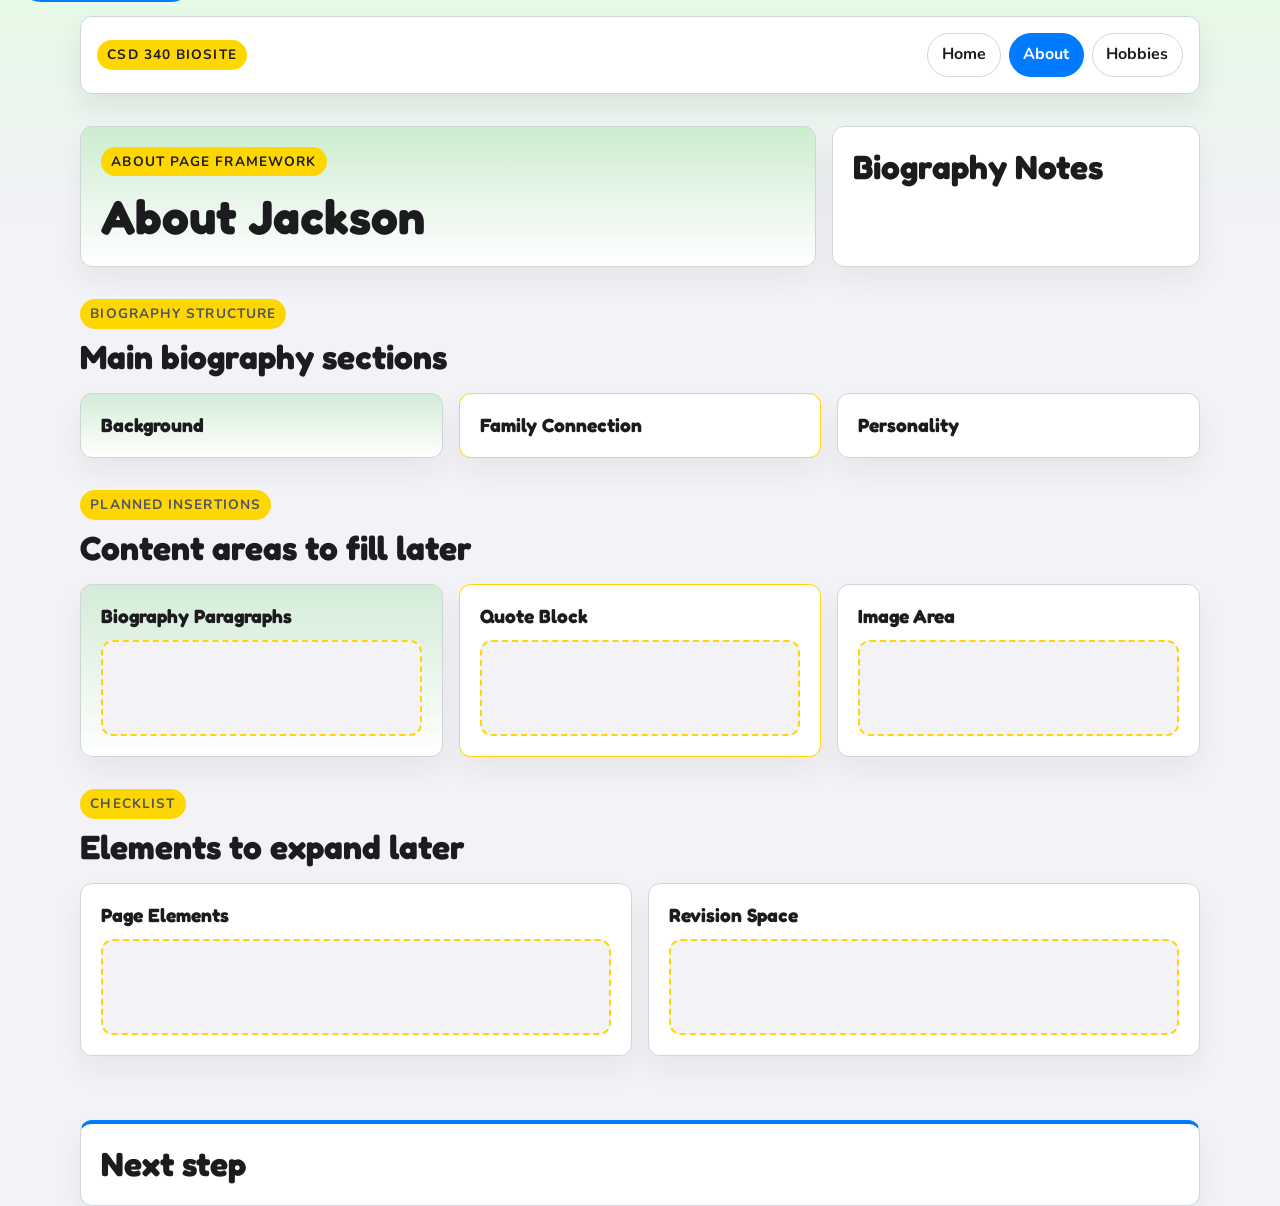
==== about.html @ bcb5617e "Comiting inital 3 html pages and linked CSS page for Module 6.3" ====
<!DOCTYPE html>
<html lang="en">
<head>
  <meta charset="UTF-8">
  <meta name="viewport" content="width=device-width, initial-scale=1.0">
  <meta name="description" content="About page framework for Jackson's bioSite.">
  <title>Jackson's bioSite | About</title>
  <link rel="stylesheet" href="site.css">
</head>
<body>
  <a class="skip-link" href="#main-content">Skip to main content</a>
  <header class="site-header">
    <div class="site-shell header-bar">
      <div class="brand-block">
        <p class="page-tag">CSD 340 bioSite</p>
      </div>
      <nav aria-label="Primary navigation">
        <ul class="nav-list">
          <li><a href="index.html">Home</a></li>
          <li><a aria-current="page" href="about.html">About</a></li>
          <li><a href="hobbies.html">Hobbies</a></li>
        </ul>
      </nav>
    </div>
  </header>

  <main id="main-content">
    <section class="site-shell hero">
      <div class="hero-copy">
        <p class="page-tag">About Page Framework</p>
        <h1>About Jackson</h1>
      </div>

      <div class="hero-side">
        <div class="content-card">
          <h2>Biography Notes</h2>
        </div>
      </div>
    </section>

    <section class="site-shell section-block">
      <div class="section-heading">
        <p class="page-tag">Biography Structure</p>
        <h2>Main biography sections</h2>
      </div>
      <div class="card-grid three-up">
        <article class="content-card">
          <h3>Background</h3>
        </article>
        <article class="content-card">
          <h3>Family Connection</h3>
        </article>
        <article class="content-card">
          <h3>Personality</h3>
        </article>
      </div>
    </section>

    <section class="site-shell section-block">
      <div class="section-heading">
        <p class="page-tag">Planned Insertions</p>
        <h2>Content areas to fill later</h2>
      </div>
      <div class="card-grid three-up">
        <article class="content-card">
          <h3>Biography Paragraphs</h3>
          <div class="placeholder-box"></div>
        </article>
        <article class="content-card">
          <h3>Quote Block</h3>
          <div class="placeholder-box"></div>
        </article>
        <article class="content-card">
          <h3>Image Area</h3>
          <div class="placeholder-box"></div>
        </article>
      </div>
    </section>

    <section class="site-shell section-block">
      <div class="section-heading">
        <p class="page-tag">Checklist</p>
        <h2>Elements to expand later</h2>
      </div>
      <div class="card-grid two-up">
        <article class="content-card">
          <h3>Page Elements</h3>
          <div class="placeholder-box"></div>
        </article>
        <article class="content-card">
          <h3>Revision Space</h3>
          <div class="placeholder-box"></div>
        </article>
      </div>
    </section>
  </main>

  <footer class="site-shell">
    <div class="footer-card">
      <h2>Next step</h2>
    </div>
  </footer>
</body>
</html>
---- site.css ----
@import url("https://fonts.googleapis.com/css2?family=Fredoka+One&family=Nunito:wght@400;600;700;800&display=swap");

:root {
  --color-background: #f2f2f7;
  --color-surface: #ffffff;
  --color-border: #cfd6d7;
  --color-text: #1c1c1e;
  --color-muted: #4e5560;
  --color-accent: #007aff;
  --color-highlight: #ffd700;
  --color-support: #32cd32;
  --font-heading: "Fredoka One", "Trebuchet MS", sans-serif;
  --font-body: "Nunito", Arial, Helvetica, sans-serif;
  --space-1: 0.5rem;
  --space-2: 1rem;
  --space-3: 1.5rem;
  --space-4: 2rem;
  --radius: 0.75rem;
  --site-width: 70rem;
}

* {
  box-sizing: border-box;
}

body {
  margin: 0;
  font-family: var(--font-body);
  line-height: 1.6;
  color: var(--color-text);
  background:
    linear-gradient(180deg, rgba(50, 205, 50, 0.12) 0%, rgba(242, 242, 247, 1) 18%, rgba(242, 242, 247, 1) 100%);
}

a {
  color: var(--color-accent);
  transition: color 160ms ease, background-color 160ms ease, border-color 160ms ease;
}

a:hover,
a:focus-visible {
  color: var(--color-text);
}

h1,
h2,
h3 {
  margin: 0;
  font-family: var(--font-heading);
  line-height: 1.2;
}

h1 {
  font-size: clamp(2rem, 1.8rem + 1.5vw, 3rem);
}

h2 {
  font-size: clamp(1.5rem, 1.3rem + 1vw, 2.2rem);
}

h3 {
  font-size: 1.2rem;
}

p,
ul {
  margin: 0;
}

ul {
  padding-left: 1.25rem;
}

.skip-link {
  position: absolute;
  left: 1rem;
  top: -3rem;
  padding: 0.75rem 1rem;
  background: var(--color-accent);
  color: var(--color-surface);
  text-decoration: none;
  border-radius: 999px;
}

.skip-link:focus {
  top: 1rem;
}

.site-shell {
  width: min(calc(100% - 2rem), var(--site-width));
  margin: 0 auto;
}

.page-tag {
  display: inline-flex;
  align-items: center;
  width: fit-content;
  padding: 0.25rem 0.65rem;
  border-radius: 999px;
  font-size: 0.85rem;
  font-weight: 700;
  letter-spacing: 0.08em;
  text-transform: uppercase;
  color: var(--color-text);
  background: var(--color-highlight);
}

.site-header {
  padding: var(--space-2) 0;
}

.header-bar {
  display: flex;
  flex-wrap: wrap;
  align-items: center;
  justify-content: space-between;
  gap: var(--space-2);
  padding: var(--space-2);
  border: 1px solid var(--color-border);
  border-radius: var(--radius);
  background: var(--color-surface);
  box-shadow: 0 14px 28px rgba(28, 28, 30, 0.08);
}

.brand-block {
  display: grid;
  gap: 0.25rem;
}

.nav-list {
  display: flex;
  flex-wrap: wrap;
  gap: 0.5rem;
  margin: 0;
  padding: 0;
  list-style: none;
}

.nav-list a {
  display: inline-block;
  padding: 0.5rem 0.85rem;
  border: 1px solid var(--color-border);
  border-radius: 999px;
  text-decoration: none;
  color: var(--color-text);
  background: var(--color-surface);
  font-weight: 700;
}

.nav-list a[aria-current="page"] {
  background: var(--color-accent);
  border-color: var(--color-accent);
  color: var(--color-surface);
}

.nav-list a:hover,
.nav-list a:focus-visible {
  background: var(--color-accent);
  border-color: var(--color-accent);
  color: var(--color-surface);
}

main {
  padding-bottom: var(--space-4);
}

.hero {
  display: grid;
  gap: var(--space-2);
  padding: var(--space-2) 0 var(--space-4);
}

.hero-copy,
.content-card,
.footer-card {
  display: grid;
  gap: 0.75rem;
  padding: 1.25rem;
  border: 1px solid var(--color-border);
  border-radius: var(--radius);
  background: var(--color-surface);
  box-shadow: 0 14px 28px rgba(28, 28, 30, 0.06);
}

.hero-copy {
  background: linear-gradient(180deg, rgba(50, 205, 50, 0.18) 0%, rgba(255, 255, 255, 0.98) 100%);
}

.hero-side,
.card-grid {
  display: grid;
  gap: var(--space-2);
}

.section-block {
  padding-bottom: var(--space-4);
}

.section-heading {
  display: grid;
  gap: 0.5rem;
  margin-bottom: var(--space-2);
}

.section-heading p,
.content-card p,
.content-card li,
.footer-card p {
  color: var(--color-muted);
}

.placeholder-box {
  min-height: 6rem;
  padding: 1rem;
  border: 2px dashed var(--color-highlight);
  border-radius: var(--radius);
  background: var(--color-background);
  color: var(--color-muted);
}

.content-card h3,
.footer-card h2,
.hero-copy h1,
.hero-side h2,
.section-heading h2 {
  color: var(--color-text);
}

.card-grid.three-up .content-card:first-child {
  background: linear-gradient(180deg, rgba(50, 205, 50, 0.16) 0%, rgba(255, 255, 255, 1) 100%);
}

.card-grid.three-up .content-card:nth-child(2) {
  border-color: rgba(255, 215, 0, 0.95);
}

.footer-card {
  border-top: 4px solid var(--color-accent);
}

.placeholder-list {
  display: grid;
  gap: 0.4rem;
}

@media (min-width: 760px) {
  .hero {
    grid-template-columns: minmax(0, 2fr) minmax(16rem, 1fr);
  }

  .card-grid.two-up {
    grid-template-columns: repeat(2, minmax(0, 1fr));
  }

  .card-grid.three-up {
    grid-template-columns: repeat(3, minmax(0, 1fr));
  }
}
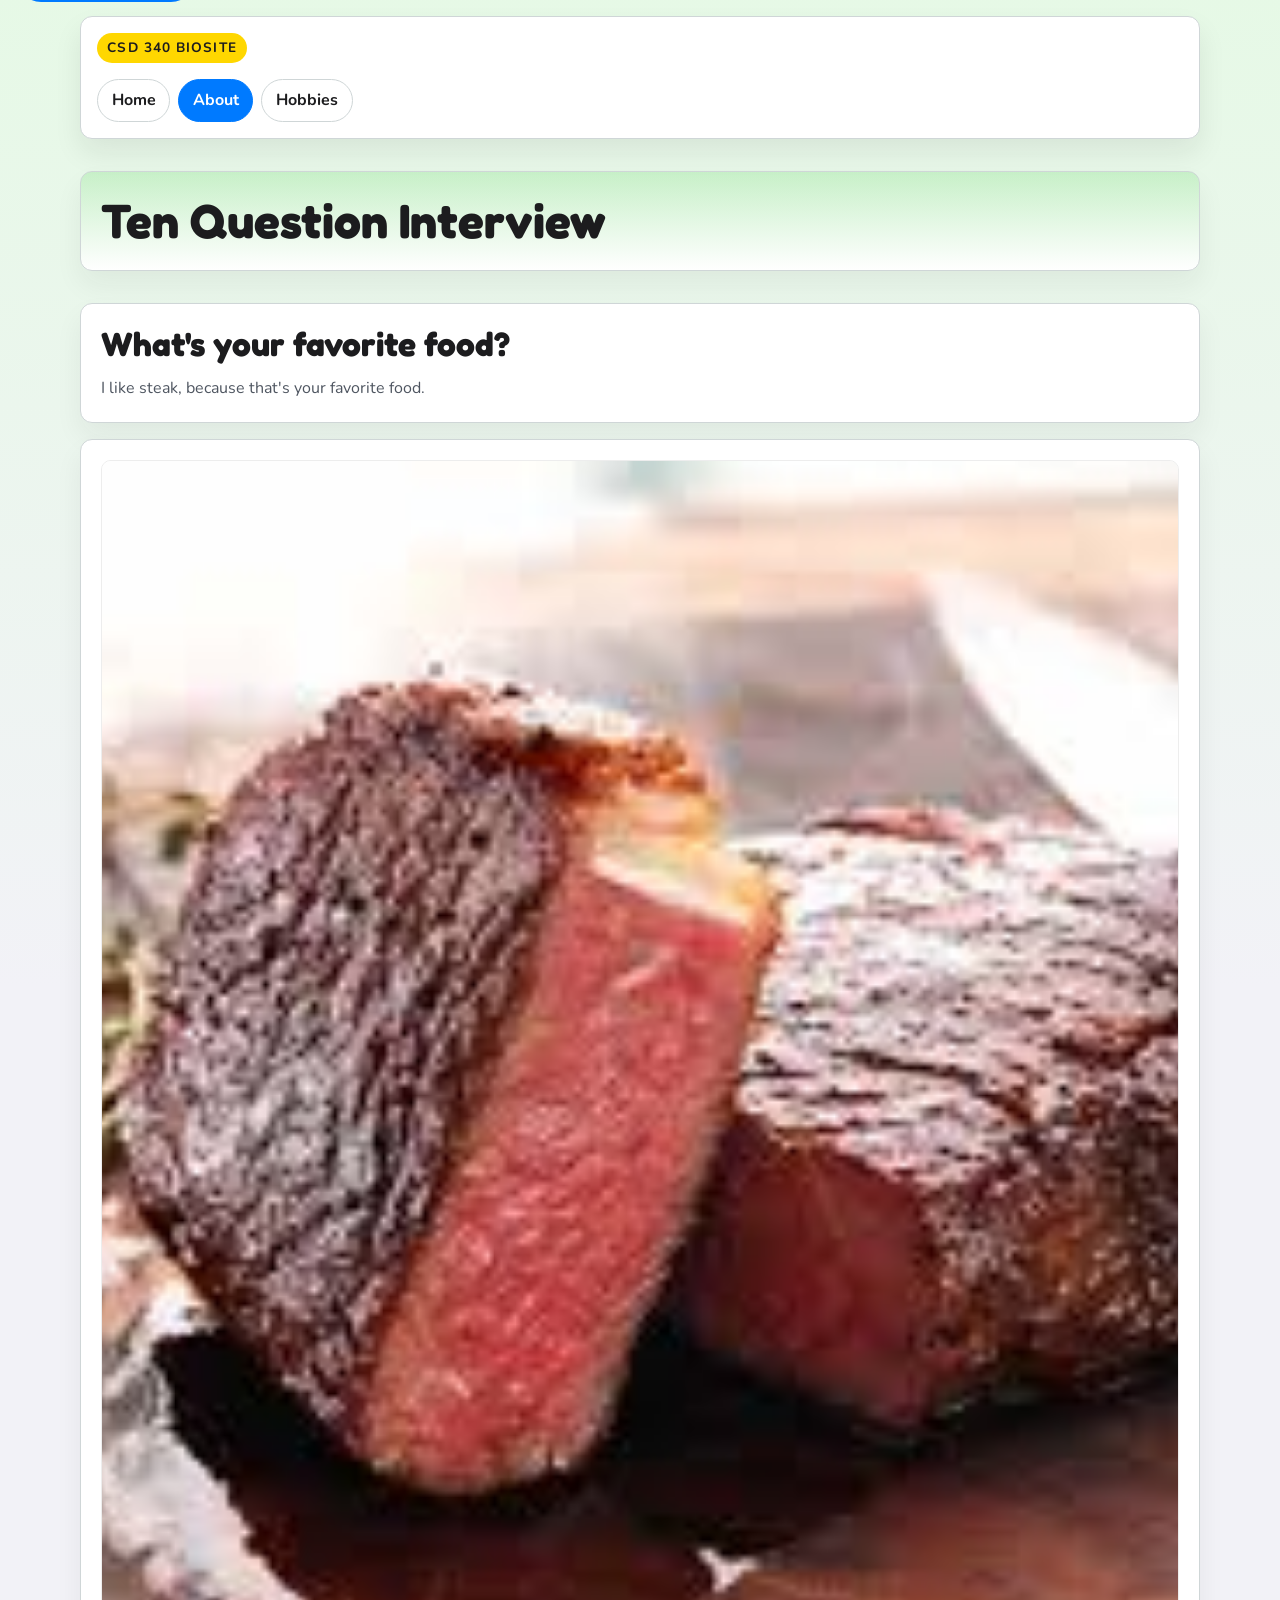
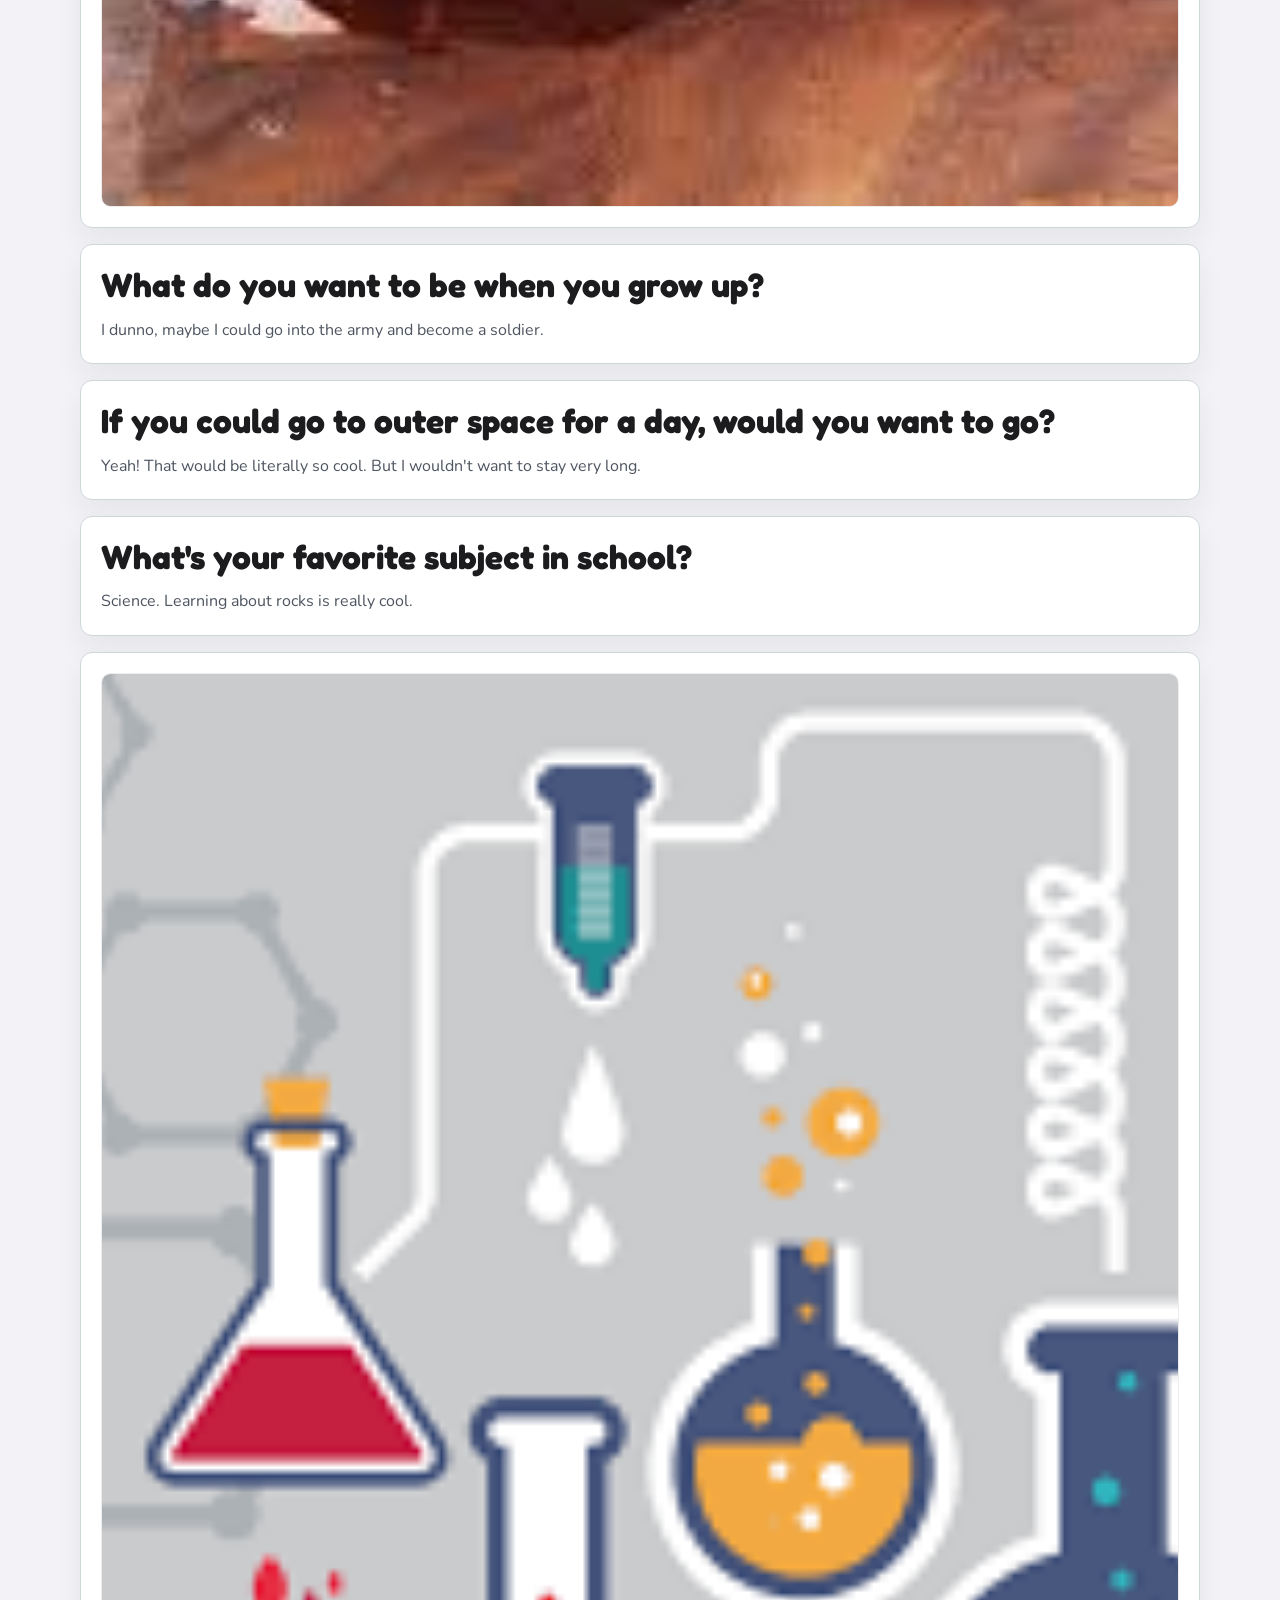
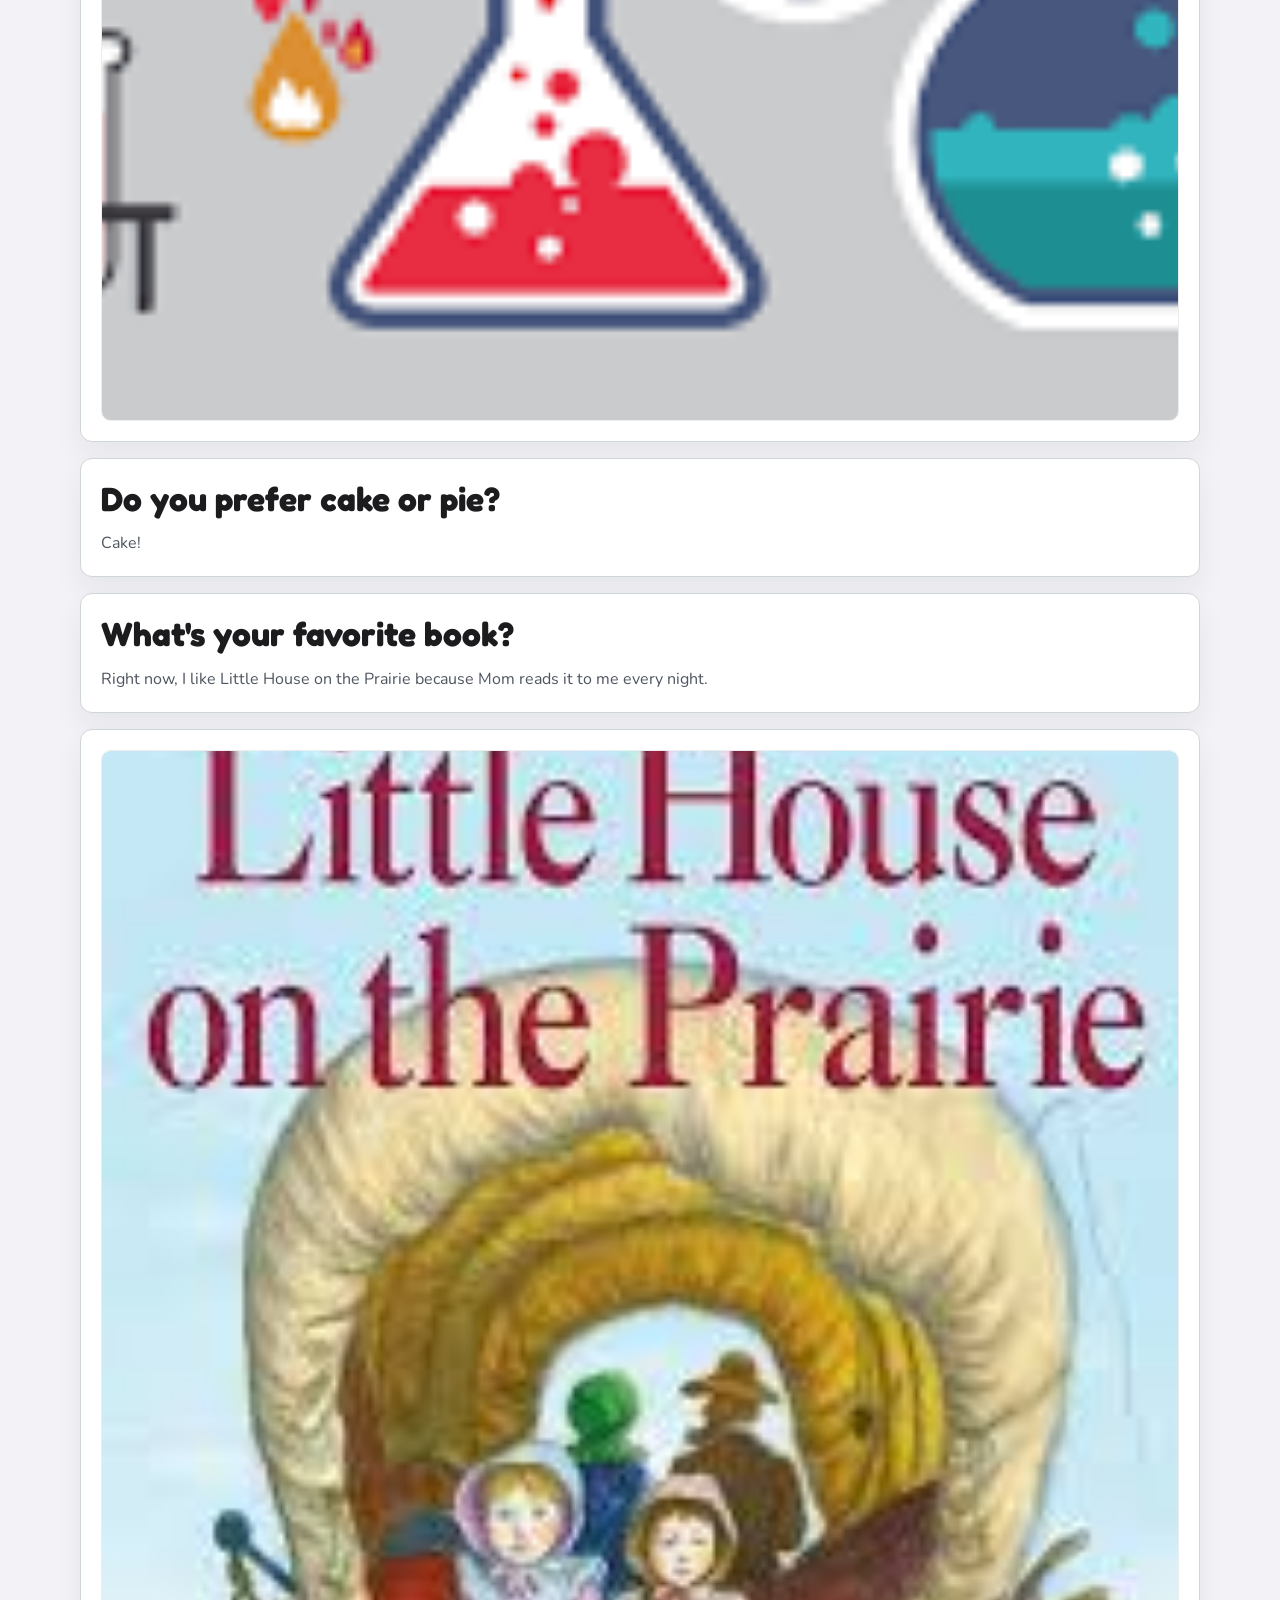
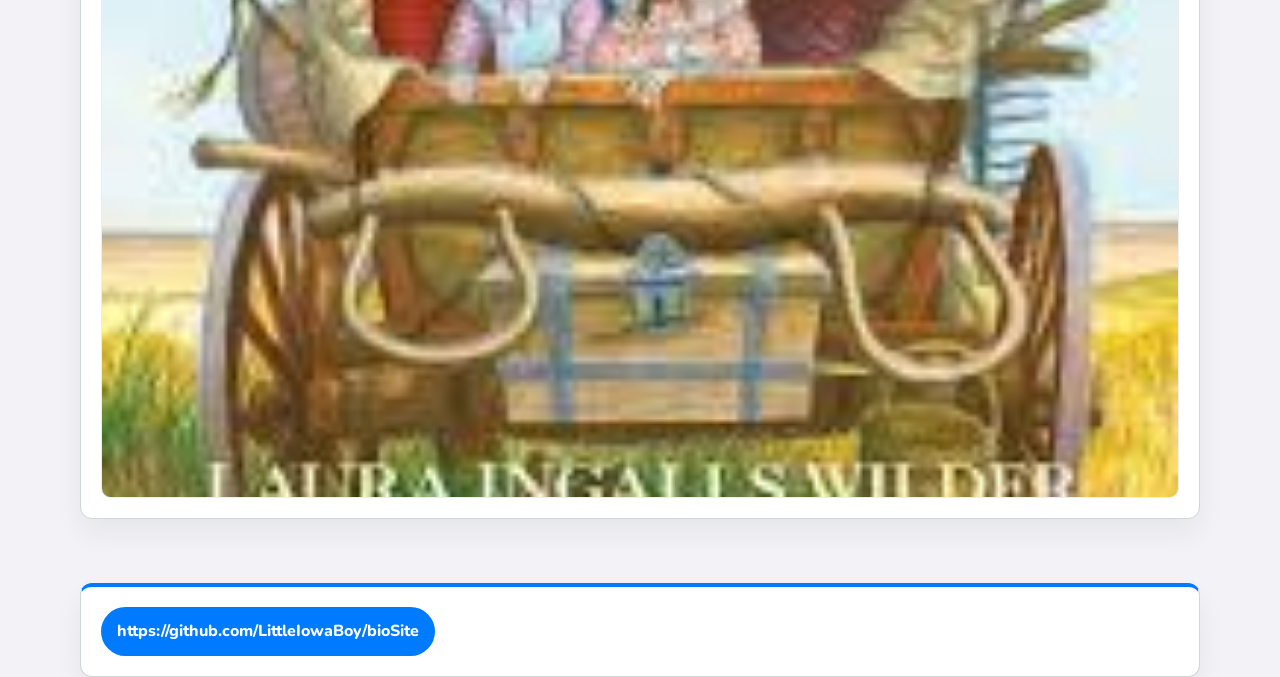
==== commit cb504c48: "Update bioSite pages and assets" ====
--- a/about.html
+++ b/about.html
@@ -3,7 +3,7 @@
 <head>
   <meta charset="UTF-8">
   <meta name="viewport" content="width=device-width, initial-scale=1.0">
-  <meta name="description" content="About page framework for Jackson's bioSite.">
+  <meta name="description" content="">
   <title>Jackson's bioSite | About</title>
   <link rel="stylesheet" href="site.css">
 </head>
@@ -27,77 +27,52 @@
   <main id="main-content">
     <section class="site-shell hero">
       <div class="hero-copy">
-        <p class="page-tag">About Page Framework</p>
-        <h1>About Jackson</h1>
-      </div>
-
-      <div class="hero-side">
-        <div class="content-card">
-          <h2>Biography Notes</h2>
-        </div>
+        <h1>Ten Question Interview</h1>
       </div>
     </section>
 
     <section class="site-shell section-block">
-      <div class="section-heading">
-        <p class="page-tag">Biography Structure</p>
-        <h2>Main biography sections</h2>
-      </div>
-      <div class="card-grid three-up">
+      <div class="card-grid">
         <article class="content-card">
-          <h3>Background</h3>
+          <h2>What's your favorite food?</h2>
+          <p>I like steak, because that's your favorite food.</p>
+        </article>
+        <figure class="content-card media-figure">
+          <img src="images/steak.jpg" alt="I like steak, because that's your favorite food.">
+        </figure>
+        <article class="content-card">
+          <h2>What do you want to be when you grow up?</h2>
+          <p>I dunno, maybe I could go into the army and become a soldier.</p>
         </article>
         <article class="content-card">
-          <h3>Family Connection</h3>
+          <h2>If you could go to outer space for a day, would you want to go?</h2>
+          <p>Yeah! That would be literally so cool. But I wouldn't want to stay very long.</p>
         </article>
         <article class="content-card">
-          <h3>Personality</h3>
+          <h2>What's your favorite subject in school?</h2>
+          <p>Science. Learning about rocks is really cool.</p>
         </article>
-      </div>
-    </section>
-
-    <section class="site-shell section-block">
-      <div class="section-heading">
-        <p class="page-tag">Planned Insertions</p>
-        <h2>Content areas to fill later</h2>
-      </div>
-      <div class="card-grid three-up">
+        <figure class="content-card media-figure">
+          <img src="images/science.png" alt="Science. Learning about rocks is really cool.">
+        </figure>
         <article class="content-card">
-          <h3>Biography Paragraphs</h3>
-          <div class="placeholder-box"></div>
+          <h2>Do you prefer cake or pie?</h2>
+          <p>Cake!</p>
         </article>
         <article class="content-card">
-          <h3>Quote Block</h3>
-          <div class="placeholder-box"></div>
+          <h2>What's your favorite book?</h2>
+          <p>Right now, I like Little House on the Prairie because Mom reads it to me every night.</p>
         </article>
-        <article class="content-card">
-          <h3>Image Area</h3>
-          <div class="placeholder-box"></div>
-        </article>
-      </div>
-    </section>
-
-    <section class="site-shell section-block">
-      <div class="section-heading">
-        <p class="page-tag">Checklist</p>
-        <h2>Elements to expand later</h2>
-      </div>
-      <div class="card-grid two-up">
-        <article class="content-card">
-          <h3>Page Elements</h3>
-          <div class="placeholder-box"></div>
-        </article>
-        <article class="content-card">
-          <h3>Revision Space</h3>
-          <div class="placeholder-box"></div>
-        </article>
+        <figure class="content-card media-figure">
+          <img src="images/little_house.jpg" alt="Right now, I like Little House on the Prairie because Mom reads it to me every night.">
+        </figure>
       </div>
     </section>
   </main>
 
   <footer class="site-shell">
     <div class="footer-card">
-      <h2>Next step</h2>
+      <a class="external-link" href="https://github.com/LittleIowaBoy/bioSite" target="_blank" rel="noopener noreferrer">https://github.com/LittleIowaBoy/bioSite</a>
     </div>
   </footer>
 </body>
--- a/site.css
+++ b/site.css
@@ -63,12 +63,19 @@
 }
 
 p,
-ul {
+ul,
+figure,
+blockquote {
   margin: 0;
 }
 
 ul {
   padding-left: 1.25rem;
+}
+
+img {
+  display: block;
+  max-width: 100%;
 }
 
 .skip-link {
@@ -110,10 +117,7 @@
 }
 
 .header-bar {
-  display: flex;
-  flex-wrap: wrap;
-  align-items: center;
-  justify-content: space-between;
+  display: grid;
   gap: var(--space-2);
   padding: var(--space-2);
   border: 1px solid var(--color-border);
@@ -188,6 +192,11 @@
 
 .hero-side,
 .card-grid {
+  display: grid;
+  gap: var(--space-2);
+}
+
+.media-layout {
   display: grid;
   gap: var(--space-2);
 }
@@ -218,6 +227,47 @@
   color: var(--color-muted);
 }
 
+.fact-list {
+  display: grid;
+  gap: 0.5rem;
+  padding-left: 1.1rem;
+}
+
+.media-figure {
+  margin: 0;
+  align-content: start;
+}
+
+.media-figure img {
+  width: 100%;
+  aspect-ratio: 4 / 5;
+  object-fit: cover;
+  border-radius: calc(var(--radius) - 0.15rem);
+  border: 1px solid rgba(28, 28, 30, 0.08);
+}
+
+.link-card {
+  background: linear-gradient(180deg, rgba(255, 215, 0, 0.18) 0%, rgba(255, 255, 255, 1) 100%);
+}
+
+.external-link {
+  display: inline-flex;
+  align-items: center;
+  width: fit-content;
+  padding: 0.75rem 1rem;
+  border-radius: 999px;
+  background: var(--color-accent);
+  color: var(--color-surface);
+  text-decoration: none;
+  font-weight: 800;
+}
+
+.external-link:hover,
+.external-link:focus-visible {
+  color: var(--color-surface);
+  background: #005fcc;
+}
+
 .content-card h3,
 .footer-card h2,
 .hero-copy h1,
@@ -226,14 +276,6 @@
   color: var(--color-text);
 }
 
-.card-grid.three-up .content-card:first-child {
-  background: linear-gradient(180deg, rgba(50, 205, 50, 0.16) 0%, rgba(255, 255, 255, 1) 100%);
-}
-
-.card-grid.three-up .content-card:nth-child(2) {
-  border-color: rgba(255, 215, 0, 0.95);
-}
-
 .footer-card {
   border-top: 4px solid var(--color-accent);
 }
@@ -241,18 +283,4 @@
 .placeholder-list {
   display: grid;
   gap: 0.4rem;
-}
-
-@media (min-width: 760px) {
-  .hero {
-    grid-template-columns: minmax(0, 2fr) minmax(16rem, 1fr);
-  }
-
-  .card-grid.two-up {
-    grid-template-columns: repeat(2, minmax(0, 1fr));
-  }
-
-  .card-grid.three-up {
-    grid-template-columns: repeat(3, minmax(0, 1fr));
-  }
 }
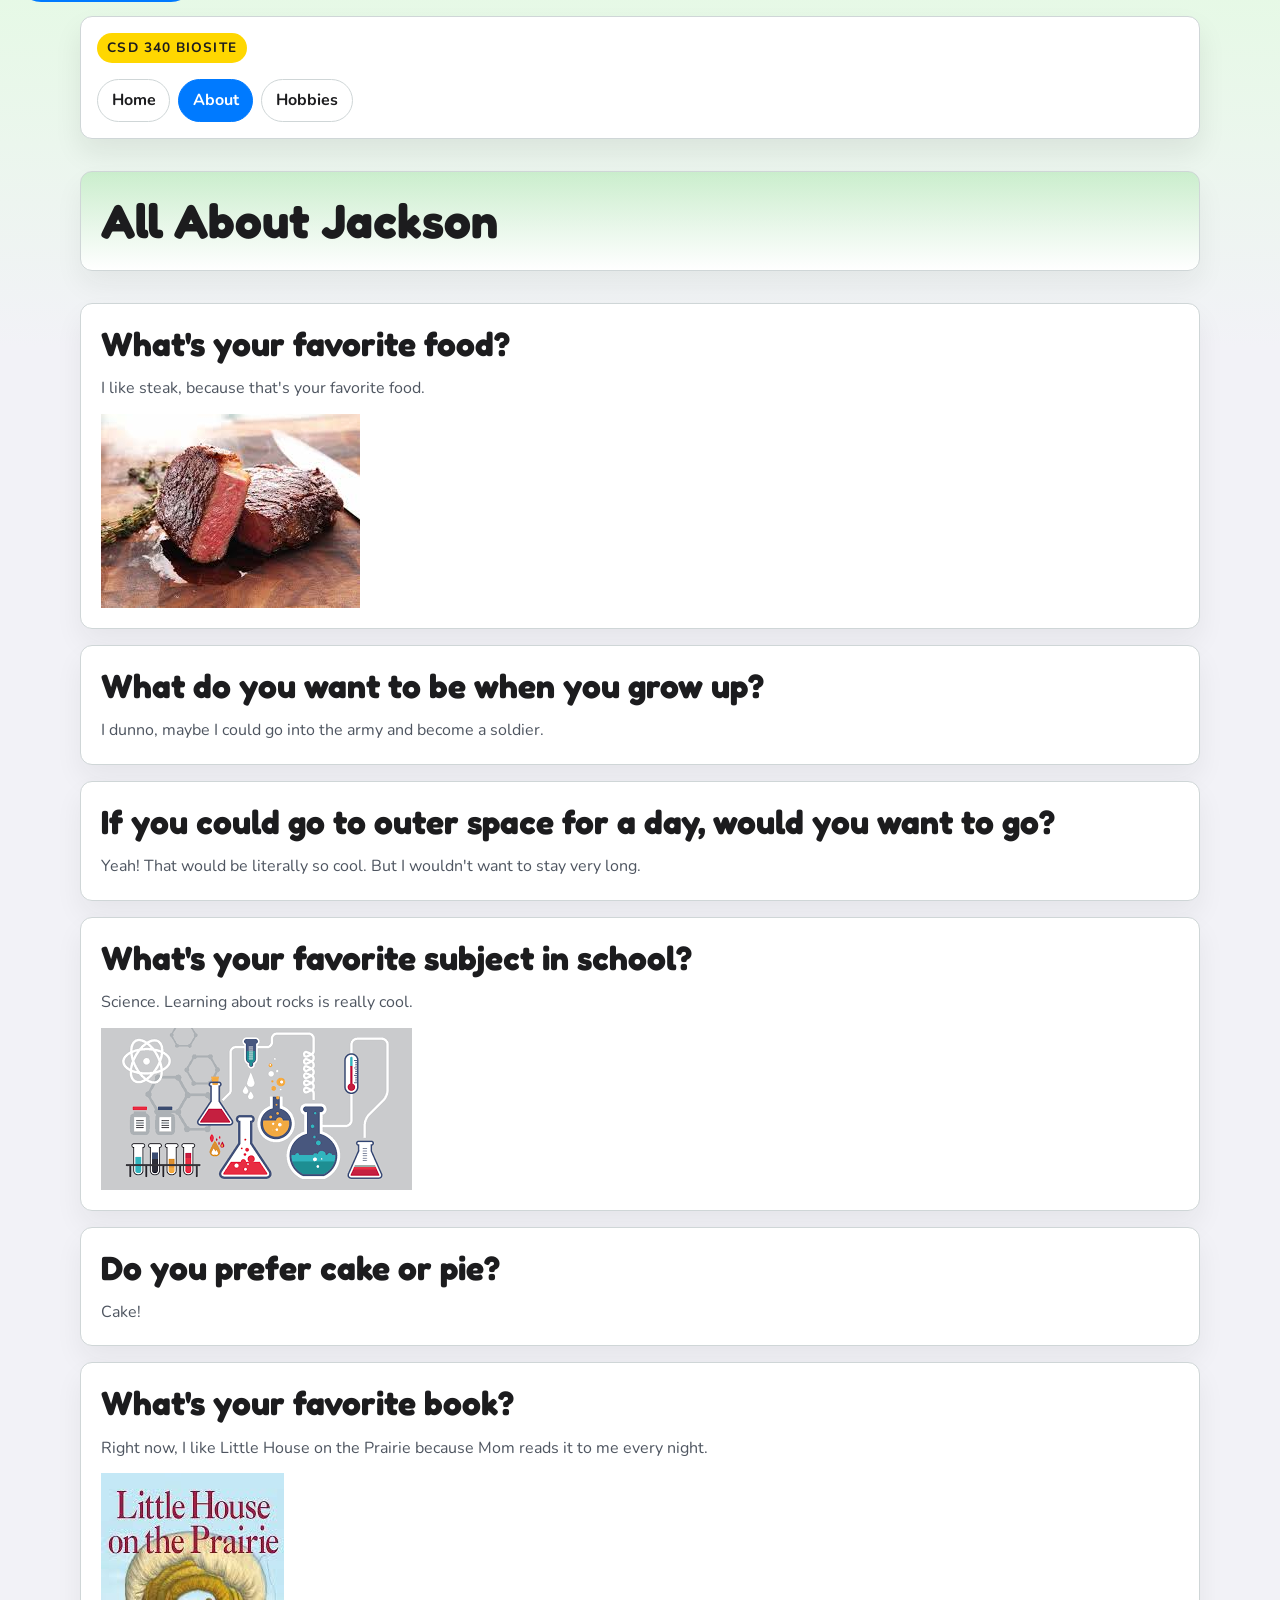
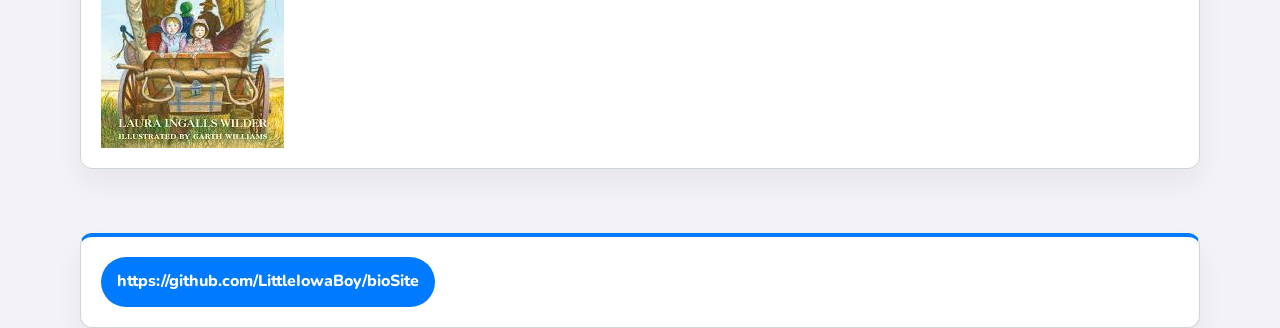
==== commit 4c67e95d: "Resized images and combined them with their corresponding question cards." ====
--- a/about.html
+++ b/about.html
@@ -27,7 +27,7 @@
   <main id="main-content">
     <section class="site-shell hero">
       <div class="hero-copy">
-        <h1>Ten Question Interview</h1>
+        <h1>All About Jackson</h1>
       </div>
     </section>
 
@@ -36,10 +36,8 @@
         <article class="content-card">
           <h2>What's your favorite food?</h2>
           <p>I like steak, because that's your favorite food.</p>
+          <img class="card-img" src="images/steak.jpg" alt="A grilled steak.">
         </article>
-        <figure class="content-card media-figure">
-          <img src="images/steak.jpg" alt="I like steak, because that's your favorite food.">
-        </figure>
         <article class="content-card">
           <h2>What do you want to be when you grow up?</h2>
           <p>I dunno, maybe I could go into the army and become a soldier.</p>
@@ -51,10 +49,8 @@
         <article class="content-card">
           <h2>What's your favorite subject in school?</h2>
           <p>Science. Learning about rocks is really cool.</p>
+          <img class="card-img" src="images/science.png" alt="Science and rocks illustration.">
         </article>
-        <figure class="content-card media-figure">
-          <img src="images/science.png" alt="Science. Learning about rocks is really cool.">
-        </figure>
         <article class="content-card">
           <h2>Do you prefer cake or pie?</h2>
           <p>Cake!</p>
@@ -62,10 +58,8 @@
         <article class="content-card">
           <h2>What's your favorite book?</h2>
           <p>Right now, I like Little House on the Prairie because Mom reads it to me every night.</p>
+          <img class="card-img" src="images/little_house.jpg" alt="Little House on the Prairie book cover.">
         </article>
-        <figure class="content-card media-figure">
-          <img src="images/little_house.jpg" alt="Right now, I like Little House on the Prairie because Mom reads it to me every night.">
-        </figure>
       </div>
     </section>
   </main>
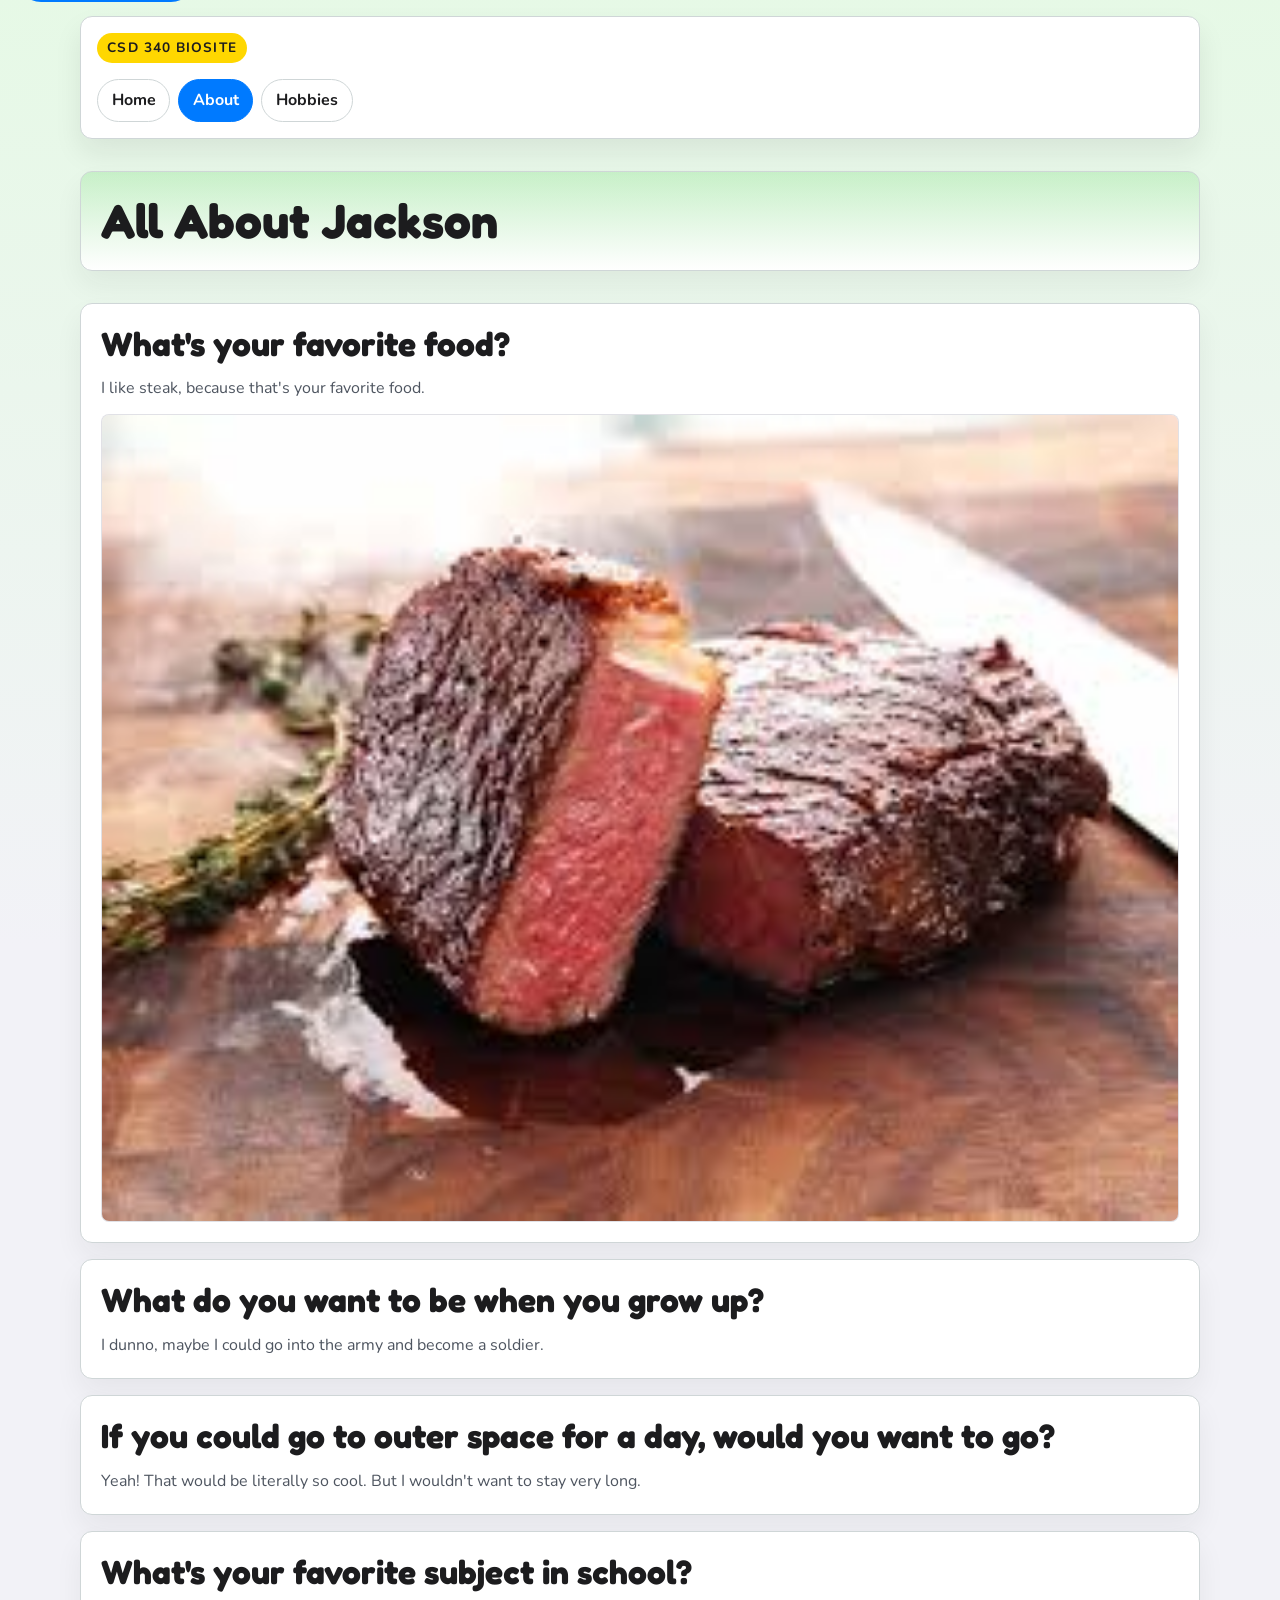
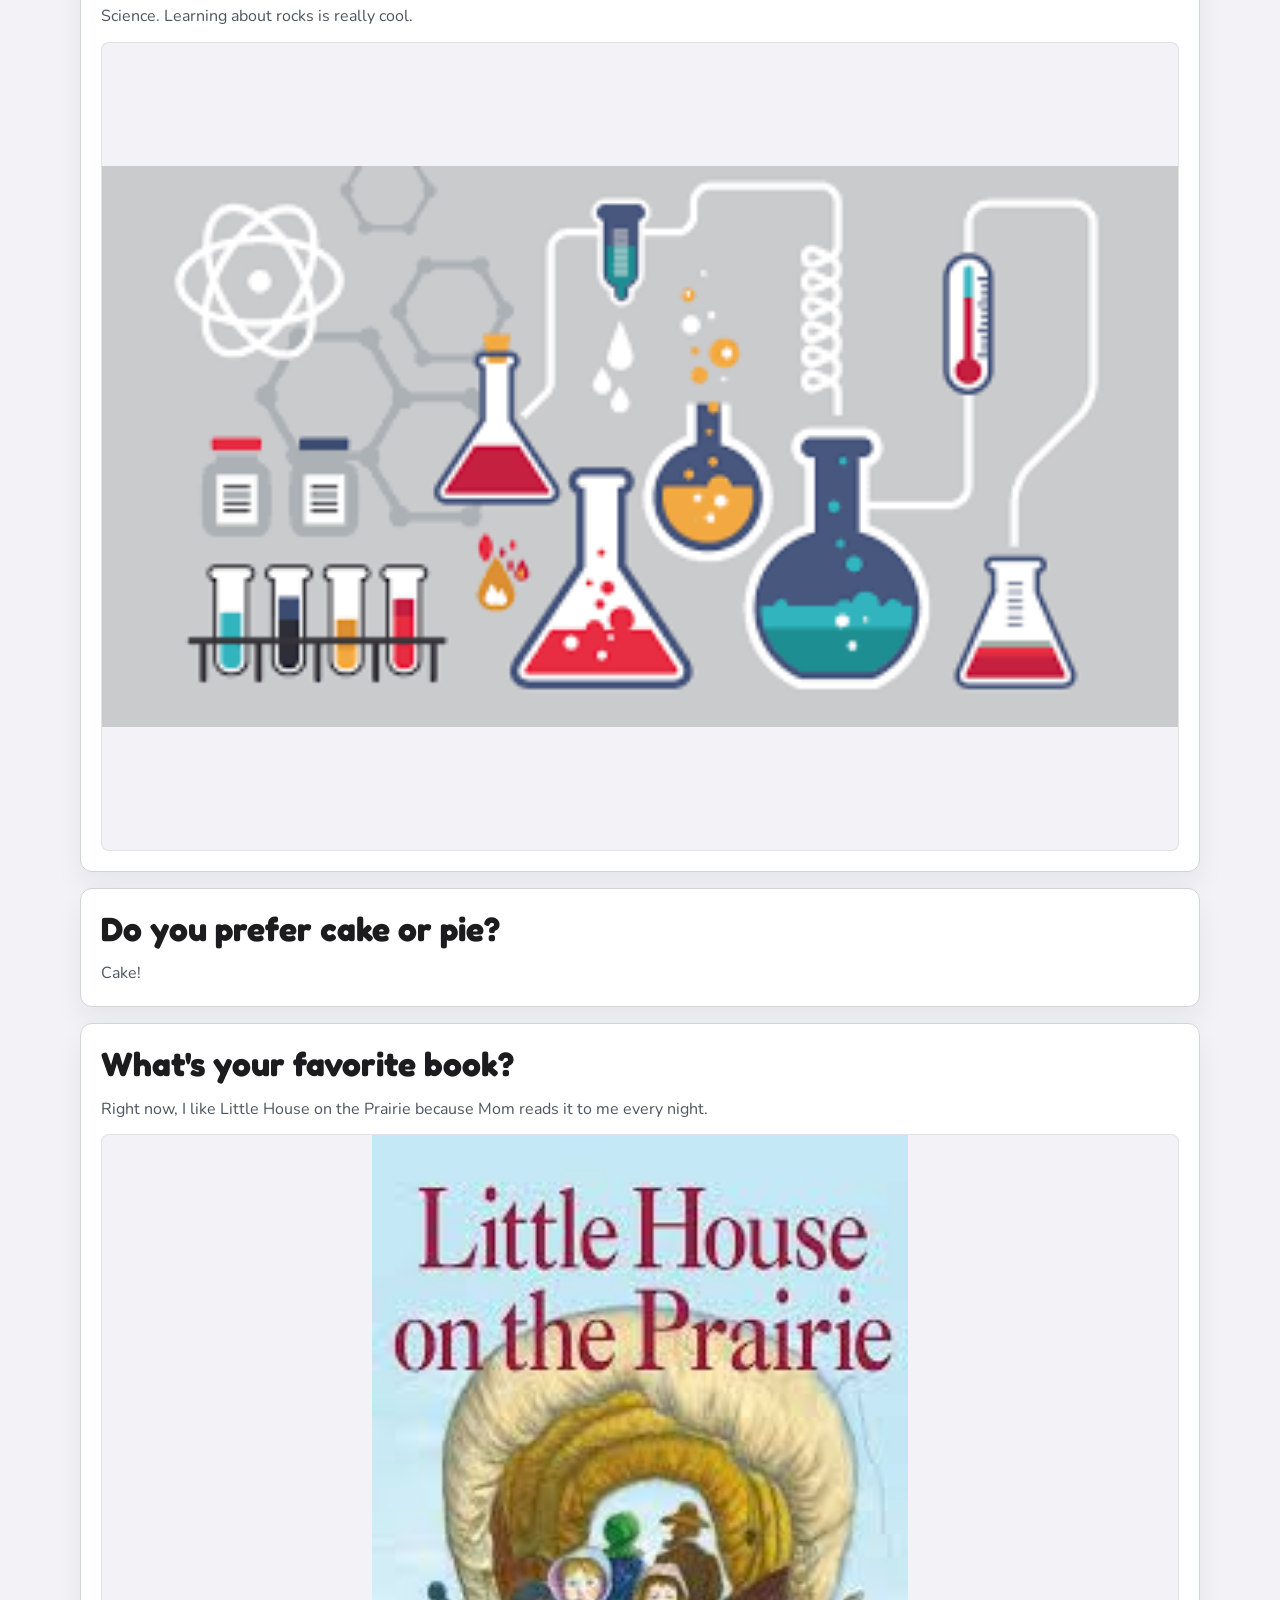
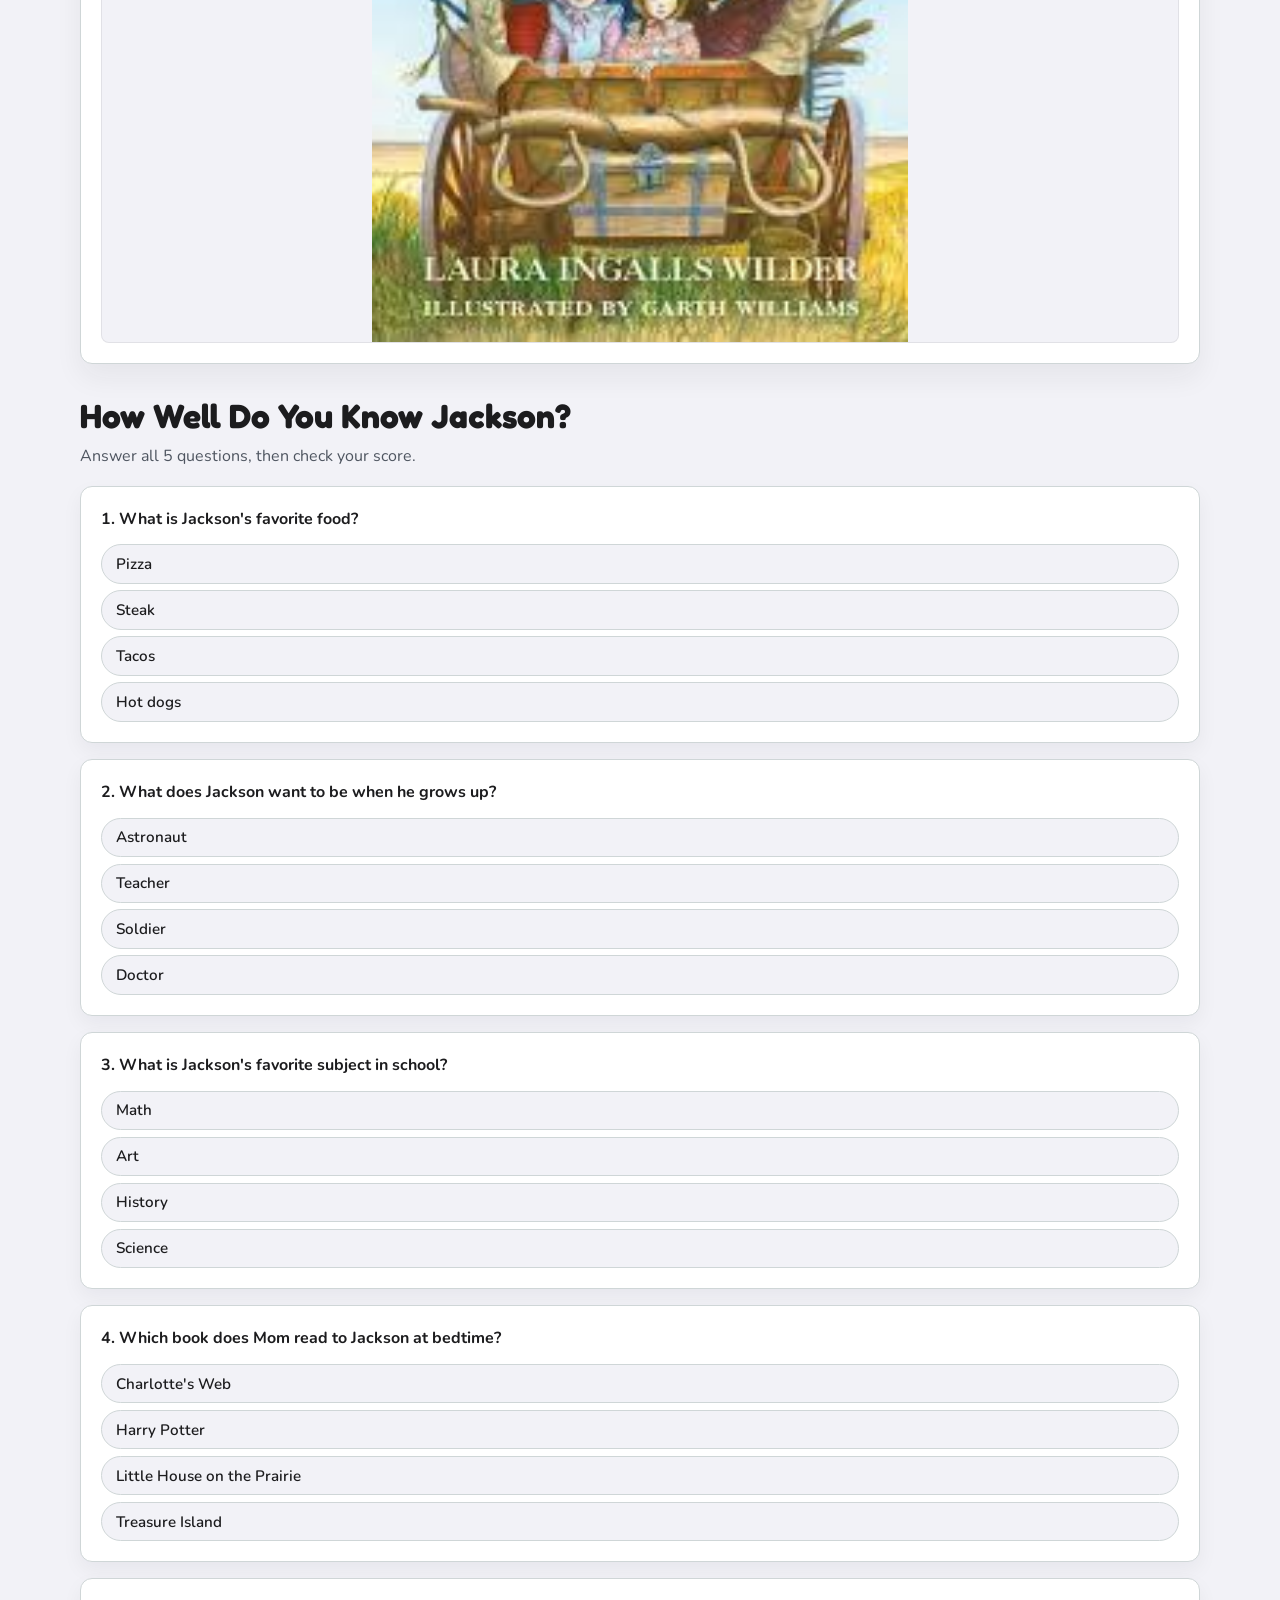
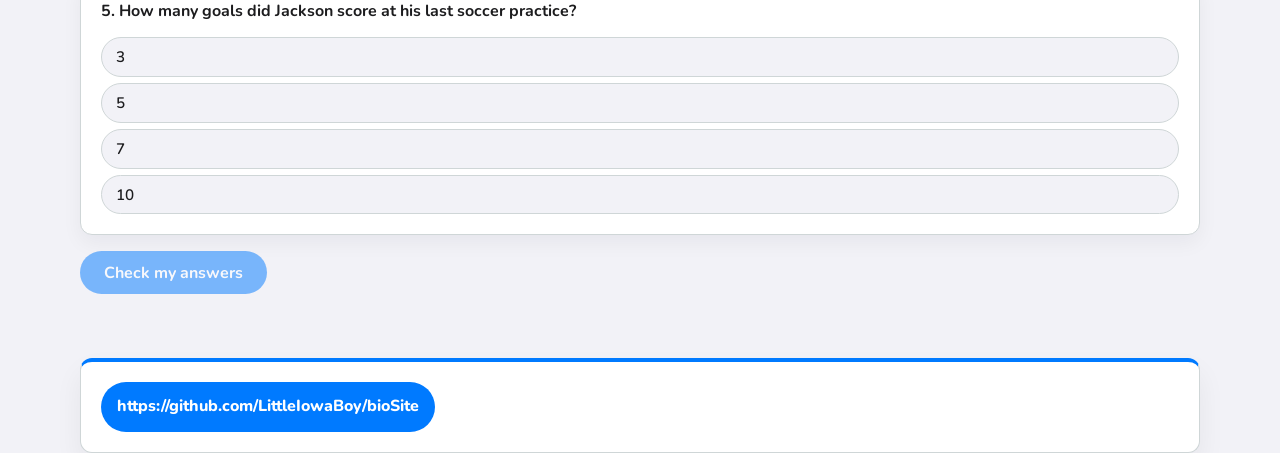
==== commit 46048a23: "Pushing finalized bioSite project" ====
--- a/about.html
+++ b/about.html
@@ -3,7 +3,7 @@
 <head>
   <meta charset="UTF-8">
   <meta name="viewport" content="width=device-width, initial-scale=1.0">
-  <meta name="description" content="">
+  <meta name="description" content="Get to know Jackson through a fun Q&amp;A about his favorite food, school subjects, and dreams for the future.">
   <title>Jackson's bioSite | About</title>
   <link rel="stylesheet" href="site.css">
 </head>
@@ -62,6 +62,14 @@
         </article>
       </div>
     </section>
+
+    <section class="site-shell section-block">
+      <div class="section-heading">
+        <h2>How Well Do You Know Jackson?</h2>
+        <p>Answer all 5 questions, then check your score.</p>
+      </div>
+      <div id="quiz-container"></div>
+    </section>
   </main>
 
   <footer class="site-shell">
@@ -69,5 +77,6 @@
       <a class="external-link" href="https://github.com/LittleIowaBoy/bioSite" target="_blank" rel="noopener noreferrer">https://github.com/LittleIowaBoy/bioSite</a>
     </div>
   </footer>
+  <script src="site.js"></script>
 </body>
 </html>
--- a/site.css
+++ b/site.css
@@ -246,6 +246,15 @@
   border: 1px solid rgba(28, 28, 30, 0.08);
 }
 
+.card-img {
+  display: block;
+  width: 200px;
+  height: 200px;
+  object-fit: contain;
+  border-radius: calc(var(--radius) - 0.25rem);
+  border: 1px solid rgba(28, 28, 30, 0.08);
+}
+
 .link-card {
   background: linear-gradient(180deg, rgba(255, 215, 0, 0.18) 0%, rgba(255, 255, 255, 1) 100%);
 }
@@ -283,4 +292,295 @@
 .placeholder-list {
   display: grid;
   gap: 0.4rem;
+}
+
+/* ═══ Stage 1 — polish ═══════════════════════════════════════ */
+
+/* Card entrance animation */
+@keyframes fadeSlideUp {
+  from {
+    opacity: 0;
+    transform: translateY(16px);
+  }
+  to {
+    opacity: 1;
+    transform: translateY(0);
+  }
+}
+
+.hero-copy {
+  animation: fadeSlideUp 0.4s ease both;
+}
+
+.content-card {
+  animation: fadeSlideUp 0.45s ease both;
+  transition: transform 200ms ease, box-shadow 200ms ease;
+}
+
+.card-grid > .content-card:nth-child(1) { animation-delay: 0.05s; }
+.card-grid > .content-card:nth-child(2) { animation-delay: 0.10s; }
+.card-grid > .content-card:nth-child(3) { animation-delay: 0.15s; }
+.card-grid > .content-card:nth-child(4) { animation-delay: 0.20s; }
+.card-grid > .content-card:nth-child(5) { animation-delay: 0.25s; }
+.card-grid > .content-card:nth-child(6) { animation-delay: 0.30s; }
+
+/* Card hover lift */
+.content-card:hover {
+  transform: translateY(-4px);
+  box-shadow: 0 22px 44px rgba(28, 28, 30, 0.13);
+}
+
+/* Fluid card images — overrides fixed 200 × 200 */
+.card-img {
+  width: 100%;
+  height: auto;
+  aspect-ratio: 4 / 3;
+  object-fit: contain;
+  background: var(--color-background);
+  cursor: zoom-in;
+}
+
+.media-figure img {
+  cursor: zoom-in;
+}
+
+/* Dark mode */
+@media (prefers-color-scheme: dark) {
+  :root {
+    --color-background: #1a2e1a;
+    --color-surface:    #213521;
+    --color-border:     #2e4a2e;
+    --color-text:       #f2f2f7;
+    --color-muted:      #b8c8b8;
+    --color-accent:     #4da6ff;
+    --color-highlight:  #ffd84d;
+    --color-support:    #4ddb4d;
+  }
+
+  body {
+    background: linear-gradient(
+      180deg,
+      rgba(50, 205, 50, 0.18) 0%,
+      #1a2e1a 18%,
+      #1a2e1a 100%
+    );
+  }
+
+  .hero-copy {
+    background: linear-gradient(
+      180deg,
+      rgba(50, 205, 50, 0.20) 0%,
+      rgba(33, 53, 33, 0.98) 100%
+    );
+  }
+
+  /* Shadows are invisible on dark bg — use black-based depth instead */
+  .header-bar {
+    box-shadow: 0 14px 28px rgba(0, 0, 0, 0.40);
+  }
+
+  .hero-copy,
+  .content-card,
+  .footer-card {
+    box-shadow: 0 14px 28px rgba(0, 0, 0, 0.35);
+  }
+
+  .quiz-question {
+    box-shadow: 0 8px 20px rgba(0, 0, 0, 0.30);
+  }
+}
+
+/* ═══ Stage 2 — interactive features ════════════════════════ */
+
+/* Fact rotator */
+.fact-rotator {
+  display: grid;
+  gap: 0.5rem;
+  padding: 1rem 1.25rem;
+  border: 2px solid var(--color-highlight);
+  border-radius: var(--radius);
+  background: linear-gradient(135deg, rgba(255, 215, 0, 0.15) 0%, var(--color-surface) 100%);
+}
+
+.fact-label {
+  font-size: 0.75rem;
+  font-weight: 800;
+  letter-spacing: 0.1em;
+  text-transform: uppercase;
+  color: var(--color-muted);
+}
+
+.fact-text {
+  margin: 0;
+  font-weight: 600;
+  font-size: 1.05rem;
+  color: var(--color-text);
+  min-height: 2.4em;
+  transition: opacity 300ms ease;
+}
+
+.fact-text.fading {
+  opacity: 0;
+}
+
+.fact-btn {
+  justify-self: start;
+  padding: 0.45rem 1rem;
+  border: none;
+  border-radius: 999px;
+  background: var(--color-highlight);
+  color: var(--color-text);
+  font-family: var(--font-body);
+  font-weight: 700;
+  font-size: 0.9rem;
+  cursor: pointer;
+  transition: background 160ms ease, transform 160ms ease;
+}
+
+.fact-btn:hover,
+.fact-btn:focus-visible {
+  background: #e6c200;
+  transform: translateY(-1px);
+}
+
+/* Quiz */
+.quiz-wrap {
+  display: grid;
+  gap: var(--space-2);
+}
+
+.quiz-question {
+  display: grid;
+  gap: 0.75rem;
+  padding: 1.25rem;
+  border: 1px solid var(--color-border);
+  border-radius: var(--radius);
+  background: var(--color-surface);
+  box-shadow: 0 8px 20px rgba(28, 28, 30, 0.05);
+}
+
+.quiz-question p {
+  margin: 0;
+  font-weight: 700;
+  color: var(--color-text) !important;
+}
+
+.quiz-options {
+  display: grid;
+  gap: 0.4rem;
+}
+
+.quiz-option {
+  display: flex;
+  align-items: center;
+  padding: 0.55rem 0.85rem;
+  border: 1.5px solid var(--color-border);
+  border-radius: 999px;
+  background: var(--color-background);
+  font-family: var(--font-body);
+  font-size: 0.95rem;
+  font-weight: 600;
+  cursor: pointer;
+  text-align: left;
+  color: var(--color-text);
+  transition: border-color 160ms ease, background 160ms ease;
+}
+
+.quiz-option:hover:not(:disabled) {
+  border-color: var(--color-accent);
+  background: var(--color-surface);
+}
+
+.quiz-option.correct {
+  border-color: var(--color-support);
+  background: rgba(50, 205, 50, 0.12);
+}
+
+.quiz-option.incorrect {
+  border-color: #ff3b30;
+  background: rgba(255, 59, 48, 0.1);
+}
+
+.quiz-submit {
+  justify-self: start;
+  padding: 0.65rem 1.5rem;
+  border: none;
+  border-radius: 999px;
+  background: var(--color-accent);
+  color: #fff;
+  font-family: var(--font-body);
+  font-weight: 700;
+  font-size: 1rem;
+  cursor: pointer;
+  transition: background 160ms ease, transform 160ms ease;
+}
+
+.quiz-submit:hover:not(:disabled),
+.quiz-submit:focus-visible:not(:disabled) {
+  background: #005fcc;
+  transform: translateY(-1px);
+}
+
+.quiz-submit:disabled {
+  opacity: 0.5;
+  cursor: default;
+}
+
+.quiz-result {
+  display: none;
+  padding: 1.25rem;
+  border-radius: var(--radius);
+  text-align: center;
+  font-family: var(--font-heading);
+  font-size: 1.5rem;
+  border: 2px solid var(--color-support);
+  background: rgba(50, 205, 50, 0.1);
+  color: var(--color-text);
+}
+
+/* Lightbox */
+.lightbox-overlay {
+  display: none;
+  position: fixed;
+  inset: 0;
+  background: rgba(0, 0, 0, 0.88);
+  z-index: 1000;
+  align-items: center;
+  justify-content: center;
+  padding: var(--space-2);
+}
+
+.lightbox-overlay.open {
+  display: flex;
+}
+
+.lightbox-img {
+  max-width: 90vw;
+  max-height: 85vh;
+  border-radius: var(--radius);
+  box-shadow: 0 30px 80px rgba(0, 0, 0, 0.6);
+  object-fit: contain;
+}
+
+.lightbox-close {
+  position: fixed;
+  top: 1rem;
+  right: 1rem;
+  width: 2.5rem;
+  height: 2.5rem;
+  display: flex;
+  align-items: center;
+  justify-content: center;
+  border: none;
+  border-radius: 50%;
+  background: rgba(255, 255, 255, 0.15);
+  color: #fff;
+  font-size: 1.25rem;
+  cursor: pointer;
+  transition: background 160ms ease;
+}
+
+.lightbox-close:hover,
+.lightbox-close:focus-visible {
+  background: rgba(255, 255, 255, 0.3);
 }
